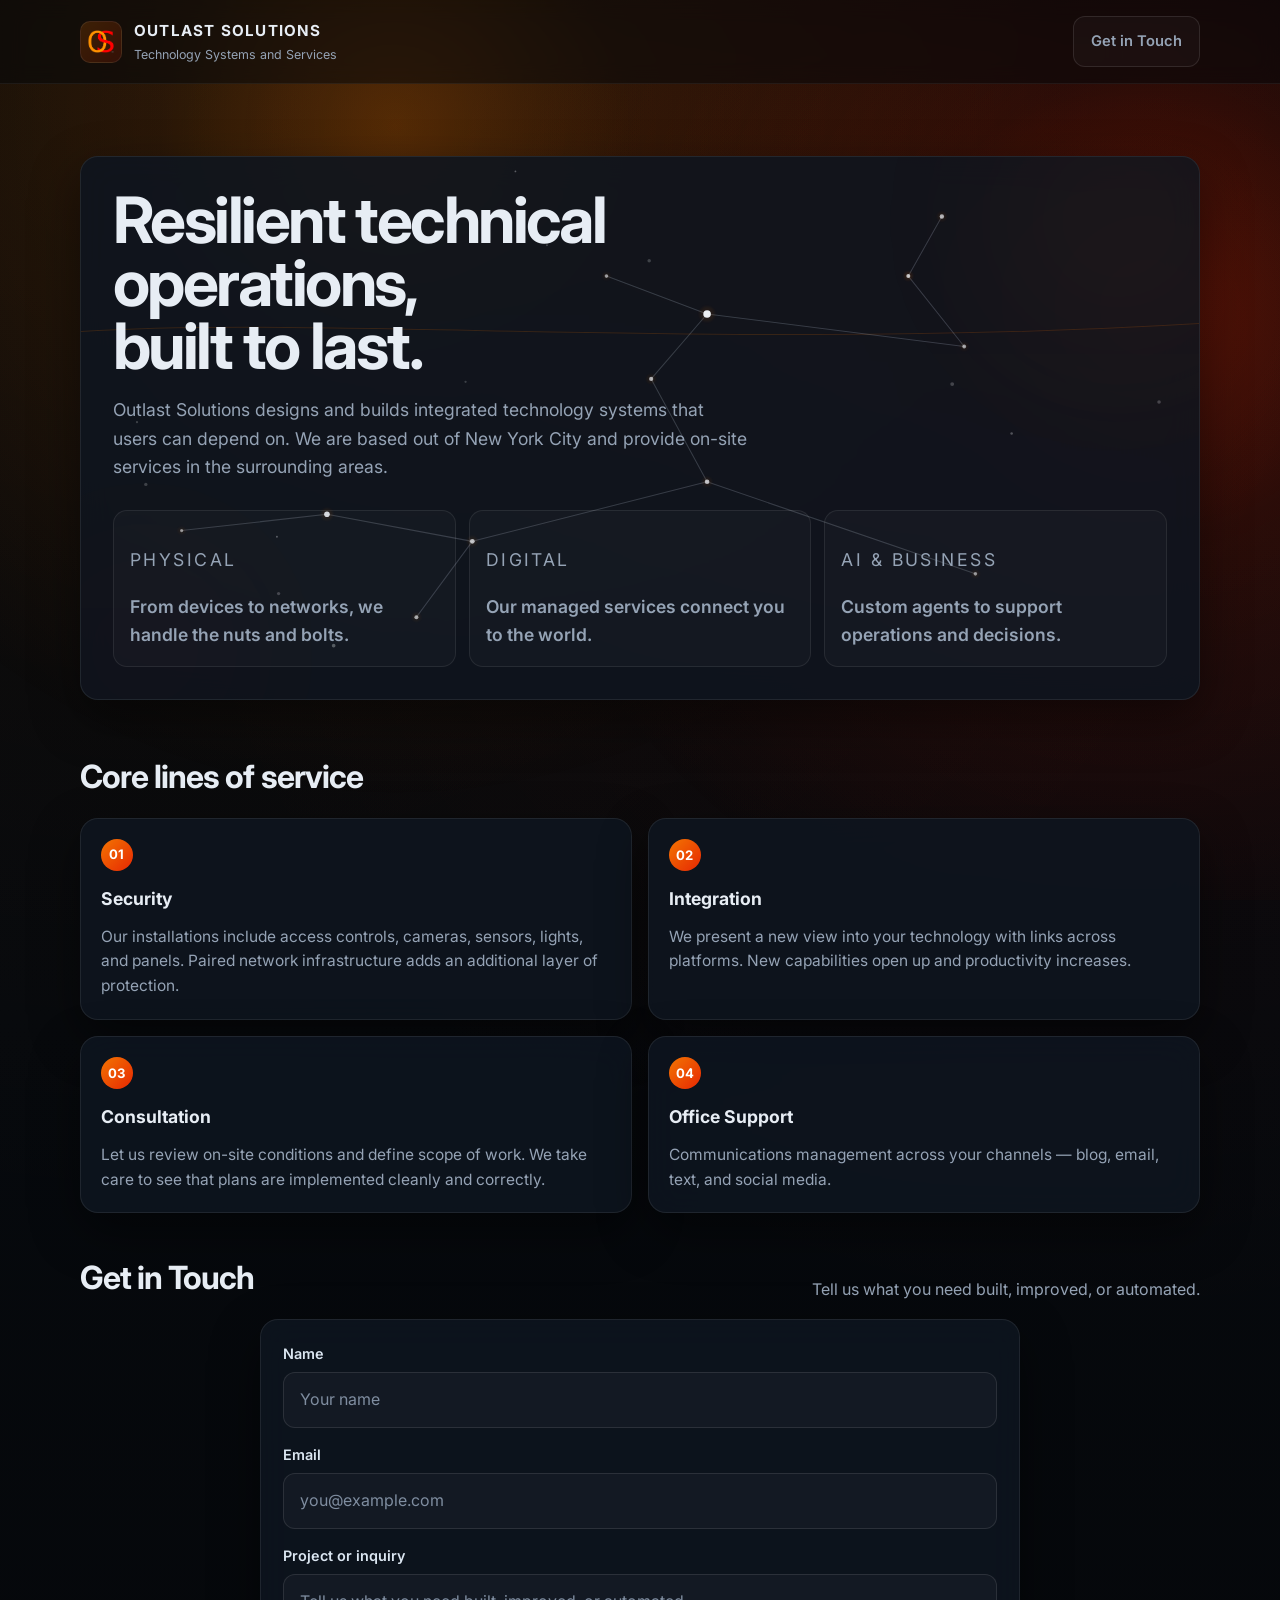
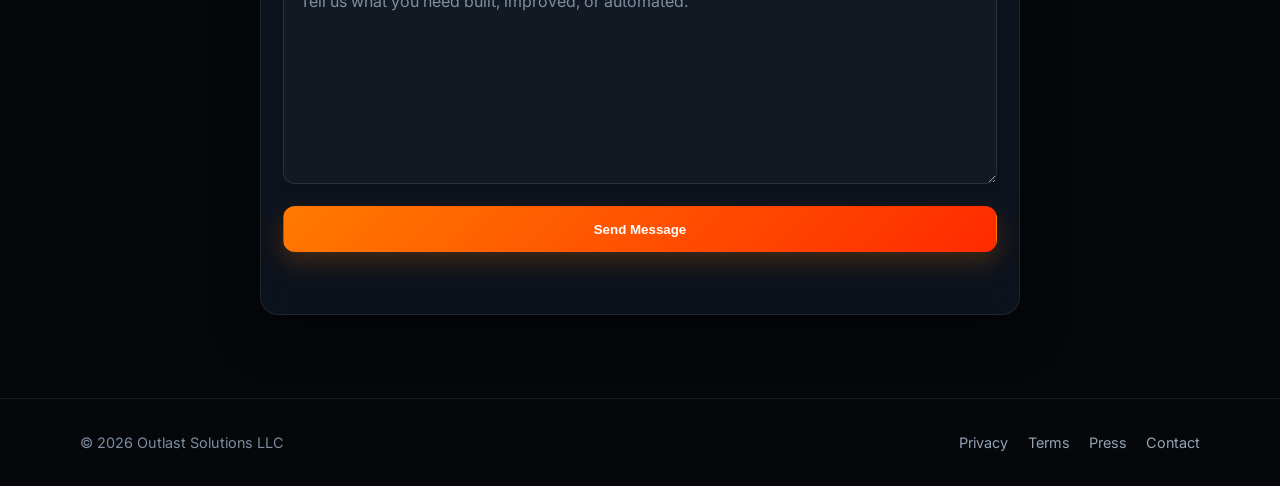
==== index.html @ 8a313869 "Deploy: press page (osaio #1247)" ====
<!DOCTYPE html><html lang="en"><head><meta charset="UTF-8" /><meta name="viewport" content="width=device-width, initial-scale=1.0" /><title>Outlast Solutions</title><meta name="description" content="Outlast Solutions builds practical systems for automation, infrastructure, and resilient technical operations." /><link rel="preconnect" href="https://fonts.googleapis.com"><link rel="preconnect" href="https://fonts.gstatic.com" crossorigin><link href="https://fonts.googleapis.com/css2?family=Inter:wght@400;600;700&display=swap" rel="stylesheet"><link rel="icon" href="assets/icons/favicon.ico" sizes="any"><link rel="icon" type="image/png" href="assets/icons/favicon.png"><link rel="apple-touch-icon" href="assets/icons/apple-touch-icon.png"><link rel="stylesheet" href="bundle.min.css"><script> var _paq = window._paq = window._paq || []; _paq.push(['disableCookies']); _paq.push(['trackPageView']); _paq.push(['enableLinkTracking']); (function() { var u="https://analytics.endtech.net/"; _paq.push(['setTrackerUrl', u+'matomo.php']); _paq.push(['setSiteId', '4']); var d=document, g=d.createElement('script'), s=d.getElementsByTagName('script')[0]; g.async=true; g.src=u+'matomo.js'; s.parentNode.insertBefore(g,s); })(); </script></head><body data-build-id="1c255677-09"><div class="site-shell"><canvas id="glow-canvas" aria-hidden="true"></canvas><header class="topbar"><div class="container topbar-inner"><a class="brand" href="#top"><img class="brand-mark" src="assets/brand/outlast-solutions-llc-logo.png" alt="Outlast Solutions logo" /><div class="brand-copy"><p class="brand-title">Outlast Solutions</p><p class="brand-subtitle">Technology Systems and Services</p></div></a><nav class="nav" aria-label="Primary navigation"><a class="button button-secondary" href="#contact">Get in Touch</a></nav></div></header><main id="top"><section class="hero"><div class="container hero-grid"><div class="panel hero-copy"><div class="hero-ambient" aria-hidden="true"><div class="hero-scene" id="hero-scene"></div></div><h1>Resilient technical operations, built to last.</h1><p> Outlast Solutions designs and builds integrated technology systems that users can depend on. We are based out of New York City and provide on-site services in the surrounding areas. </p><div class="hero-meta"><div class="meta-box"><p class="meta-label">Physical</p><p class="meta-value">From devices to networks, we handle the nuts and bolts.</p></div><div class="meta-box"><p class="meta-label">Digital</p><p class="meta-value">Our managed services connect you to the world.</p></div><div class="meta-box"><p class="meta-label">AI & Business</p><p class="meta-value">Custom agents to support operations and decisions.</p></div></div></div></div></section><section class="section" id="services"><div class="container"><div class="section-heading"><div><h2>Core lines of service</h2></div></div><div class="service-grid"><article class="panel service-card reveal" data-reveal-delay="1"><div class="service-index">01</div><h3>Security</h3><p>Our installations include access controls, cameras, sensors, lights, and panels. Paired network infrastructure adds an additional layer of protection.</p></article><article class="panel service-card reveal" data-reveal-delay="2"><div class="service-index">02</div><h3>Integration</h3><p>We present a new view into your technology with links across platforms. New capabilities open up and productivity increases.</p></article><article class="panel service-card reveal" data-reveal-delay="3"><div class="service-index">03</div><h3>Consultation</h3><p>Let us review on-site conditions and define scope of work. We take care to see that plans are implemented cleanly and correctly.</p></article><article class="panel service-card reveal" data-reveal-delay="4"><div class="service-index">04</div><h3>Office Support</h3><p>Communications management across your channels — blog, email, text, and social media.</p></article></div></div></section><section class="section" id="contact"><div class="container"><div class="section-heading"><div><h2>Get in Touch</h2></div><p>Tell us what you need built, improved, or automated.</p></div><div class="panel form-panel reveal"><form id="contact-form" data-endpoint="" ><div><label for="name">Name</label><input id="name" name="name" type="text" placeholder="Your name" maxlength="40" required /></div><div><label for="email">Email</label><input id="email" name="email" type="email" placeholder="you@example.com" inputmode="email" maxlength="254" pattern=".+@.+\..{2,}" title="Enter a valid email address with a domain and extension, like name@example.com." required /></div><div><label for="message">Project or inquiry</label><textarea id="message" name="message" rows="7" placeholder="Tell us what you need built, improved, or automated." maxlength="500" required ></textarea></div><div class="hp-field" aria-hidden="true"><label for="website">Website</label><input id="website" name="website" type="text" tabindex="-1" autocomplete="off" /></div><button class="button button-primary" type="submit">Send Message</button><p id="form-status" class="form-note form-status" aria-live="polite"></p></form></div></div></section></main><footer class="site-footer"><div class="container footer-inner"><div class="footer-left">© 2026 Outlast Solutions LLC</div><div class="footer-links"><a href="/privacy.html">Privacy</a><a href="/terms.html">Terms</a><a href="/press.html">Press</a><a href="#contact">Contact</a></div></div></footer></div><script src="bundle.min.js"></script></body></html>
---- bundle.min.css ----
:root{--bg:#05070a;--bg-elev:#0b1118;--bg-card:rgba(14,21,31,0.88);--line:rgba(255,255,255,0.08);--line-strong:rgba(255,255,255,0.16);--text:#e7edf4;--muted:#95a3b5;--accent:#ff7a00;--accent-2:#ff2a00;--accent-rgb:255,122,0;--accent-2-rgb:255,42,0;--shadow:0 18px 50px rgba(0,0,0,0.45);--radius:18px;--radius-sm:12px;--maxw:1120px}*{box-sizing:border-box}html{scroll-behavior:smooth}body{margin:0;font-family:Inter,Arial,Helvetica,sans-serif;background:radial-gradient(circle at 14% 0,rgba(var(--accent-rgb),0.06) 0,rgba(var(--accent-rgb),0.03) 24%,transparent 52%),radial-gradient(circle at 88% 16%,rgba(var(--accent-2-rgb),0.08) 0,rgba(var(--accent-2-rgb),0.03) 22%,transparent 48%),linear-gradient(180deg,#040608 0,#06090d 48%,#05070a 100%);color:var(--text);line-height:1.6;-webkit-font-smoothing:antialiased;text-rendering:optimizeLegibility}a{color:inherit;text-decoration:none}img{max-width:100%;display:block}h1,h2,h3{text-wrap:balance}h1{margin:0;font-size:clamp(2.3rem,5vw,4.5rem);line-height:.98;letter-spacing:-.04em;max-width:12ch}.site-shell{min-height:100vh;position:relative;overflow:hidden}#glow-canvas{position:fixed;top:0;left:0;width:100%;height:100%;pointer-events:none;z-index:0}.container{position:relative;z-index:1;width:min(calc(100% - 2rem),var(--maxw));margin:0 auto}.topbar{padding:1rem 0;border-bottom:1px solid rgba(255,255,255,0.06);backdrop-filter:blur(10px);background:rgba(3,6,10,0.5);position:sticky;top:0;z-index:5}.topbar-inner{display:flex;align-items:center;justify-content:space-between;gap:1rem}.hero{padding:4.5rem 0 2rem}.hero-grid{display:grid;gap:1.5rem;align-items:stretch}.section{padding:1.2rem 0}.section-heading{margin:0 0 1rem;display:flex;align-items:end;justify-content:space-between;gap:1rem;flex-wrap:wrap}.section-heading h2{margin:0;font-size:clamp(1.5rem,3vw,2rem);letter-spacing:-.03em}.section-heading p{margin:0;color:var(--muted);max-width:55ch}.service-grid{display:grid;grid-template-columns:repeat(2,minmax(0,1fr));gap:1rem}.site-footer{margin-top:4rem;padding:2rem 0;border-top:1px solid rgba(255,255,255,0.08);color:#7f8da0;font-size:.9rem}.footer-inner{display:flex;justify-content:space-between;align-items:center;gap:1rem;flex-wrap:wrap}.footer-links{display:flex;gap:1.2rem;flex-wrap:wrap}@media(max-width:960px){.hero-grid,.service-grid{grid-template-columns:1fr}}@media(max-width:720px){.topbar{position:static}.topbar-inner{flex-direction:column;align-items:stretch}.section-heading{align-items:flex-start}h1{max-width:100%}}.brand{display:flex;align-items:center;gap:.75rem;min-width:0}.brand-mark{width:42px;height:42px;border-radius:10px;background:linear-gradient(135deg,rgba(var(--accent-rgb),0.18),rgba(var(--accent-2-rgb),0.14));border:1px solid rgba(255,255,255,0.08);padding:.35rem;flex:0 0 auto;object-fit:contain}.brand-copy{min-width:0}.brand-title{font-size:.95rem;font-weight:700;letter-spacing:.08em;text-transform:uppercase;margin:0;white-space:nowrap}.brand-subtitle{margin:.1rem 0 0;color:var(--muted);font-size:.78rem;white-space:nowrap}.nav{display:flex;align-items:center;gap:1rem;flex-wrap:wrap;justify-content:flex-end}.nav a{color:var(--muted);font-size:.92rem}.nav a:hover,.footer-links a:hover{color:var(--text)}.button{display:inline-flex;align-items:center;justify-content:center;gap:.5rem;min-height:46px;padding:.8rem 1.05rem;border-radius:12px;border:1px solid transparent;font-weight:600;transition:.2s ease;cursor:pointer}.button-primary{background:linear-gradient(135deg,var(--accent),var(--accent-2));color:white;box-shadow:0 10px 24px rgba(var(--accent-rgb),0.22)}.button-primary:hover{transform:translateY(-1px);box-shadow:0 14px 32px rgba(var(--accent-rgb),0.28)}.button-secondary{background:rgba(255,255,255,0.03);color:var(--text);border-color:rgba(255,255,255,0.1)}.button-secondary:hover{background:rgba(255,255,255,0.06);border-color:rgba(255,255,255,0.18)}.panel{background:var(--bg-card);border:1px solid var(--line);border-radius:var(--radius);box-shadow:var(--shadow);backdrop-filter:blur(16px)}.meta-box{padding:1rem;border-radius:14px;border:1px solid rgba(255,255,255,0.08);background:rgba(255,255,255,0.025)}.meta-label{margin:0;font-size:.72rem;text-transform:uppercase;letter-spacing:.14em;color:#8ea0b5}.meta-value{margin:.45rem 0 0;font-size:1rem;font-weight:600;color:var(--text)}.service-card{padding:1.25rem}.service-index{display:inline-flex;align-items:center;justify-content:center;width:2rem;height:2rem;border-radius:999px;font-size:.82rem;font-weight:700;color:#fff;background:linear-gradient(135deg,rgba(var(--accent-rgb),0.95),rgba(var(--accent-2-rgb),0.9));margin-bottom:.9rem}.service-card h3{margin:0;font-size:1.1rem}.service-card p,.footer-links a{color:var(--muted)}.service-card p{margin:.7rem 0 0;font-size:.97rem}@media(max-width:960px){.hero-copy,.form-panel{padding:1.2rem}}@media(max-width:720px){.brand{justify-content:center}.brand-copy{text-align:center}.nav{justify-content:center}.button{width:100%}}.reveal{opacity:0;transform:translateY(1.4rem);transition:opacity .6s ease,transform .6s ease}.reveal.is-visible{opacity:1;transform:translateY(0)}.reveal[data-reveal-delay="1"]{transition-delay:.08s}.reveal[data-reveal-delay="2"]{transition-delay:.18s}.reveal[data-reveal-delay="3"]{transition-delay:.28s}.reveal[data-reveal-delay="4"]{transition-delay:.38s}@media(prefers-reduced-motion:reduce){.reveal{opacity:1;transform:none;transition:none}}.hero-copy{padding:2rem;position:relative;overflow:hidden;display:flex;flex-direction:column;justify-content:center}.hero-copy>*{position:relative;z-index:1}.hero-ambient{position:absolute;inset:0;z-index:0;pointer-events:none;overflow:hidden}.hero-ambient::before,.hero-ambient::after{content:"";position:absolute;inset:auto;border-radius:999px;filter:blur(56px);opacity:.24}.hero-ambient::before{width:30rem;height:30rem;top:-11rem;right:-10rem;background:radial-gradient(circle,rgba(var(--accent-rgb),0.18) 0,rgba(var(--accent-rgb),0.1) 28%,rgba(var(--accent-rgb),0.03) 56%,transparent 82%)}.hero-ambient::after{width:24rem;height:24rem;bottom:-9rem;left:-8rem;background:radial-gradient(circle,rgba(var(--accent-2-rgb),0.12) 0,rgba(var(--accent-2-rgb),0.07) 26%,rgba(var(--accent-2-rgb),0.025) 54%,transparent 82%)}.hero-scene{position:absolute;inset:0;width:100%;height:100%}.hero-scene{opacity:.98}.hero-scene svg{display:block;width:100%;height:100%;shape-rendering:geometricPrecision;text-rendering:geometricPrecision}.eyebrow{display:inline-flex;align-items:center;gap:.55rem;font-size:.78rem;letter-spacing:.14em;text-transform:uppercase;color:#cbd5e1;margin-bottom:1rem}.eyebrow::before{content:"";width:.8rem;height:.8rem;border-radius:999px;background:linear-gradient(135deg,var(--accent),var(--accent-2));box-shadow:0 0 20px rgba(var(--accent-rgb),0.4)}.hero-copy p{margin:1.2rem 0 0;color:var(--muted);font-size:clamp(1rem,1.8vw,1.1rem);max-width:58ch}.hero-meta{display:grid;grid-template-columns:repeat(3,minmax(0,1fr));gap:.8rem;margin-top:1.8rem}.form-panel{padding:1.4rem;max-width:760px;margin:0 auto}form{display:grid;gap:.95rem}label{display:block;font-size:.9rem;font-weight:600;margin-bottom:.4rem;color:#dbe6f1}input,textarea{width:100%;border:1px solid rgba(255,255,255,0.1);border-radius:12px;background:rgba(255,255,255,0.03);color:var(--text);padding:.9rem .95rem;font:inherit;resize:vertical;transition:border-color .2s ease,background .2s ease,box-shadow .2s ease}input::placeholder,textarea::placeholder{color:#7f8da0}input:focus,textarea:focus{outline:0;border-color:rgba(var(--accent-rgb),0.55);background:rgba(255,255,255,0.05);box-shadow:0 0 0 4px rgba(var(--accent-rgb),0.12)}.form-note{color:var(--muted);font-size:.88rem;margin:0}.form-status{min-height:1.5rem}.form-status.is-success{color:#d7e3ef}.form-status.is-error{color:#ffb4a8}.hp-field{position:absolute;left:-9999px;opacity:0;pointer-events:none}@media(max-width:960px){.hero-meta{grid-template-columns:1fr}}@media(max-width:720px){.hero{padding-top:2rem}}.legal-body{max-width:760px;margin:0 auto;padding:3rem 0 5rem}.legal-body h1{margin:0 0 .4rem;font-size:clamp(1.8rem,3vw,2.4rem);letter-spacing:-.03em}.legal-date{color:var(--muted);font-size:.9rem;margin:0 0 2.5rem}.legal-body h2{font-size:1.05rem;margin:2rem 0 .4rem;color:var(--text)}.legal-body p,.legal-body ul{color:var(--muted);margin:0 0 .75rem}.legal-body ul{padding-left:1.4rem}.legal-body a{color:var(--accent)}.legal-body a:hover{text-decoration:underline}
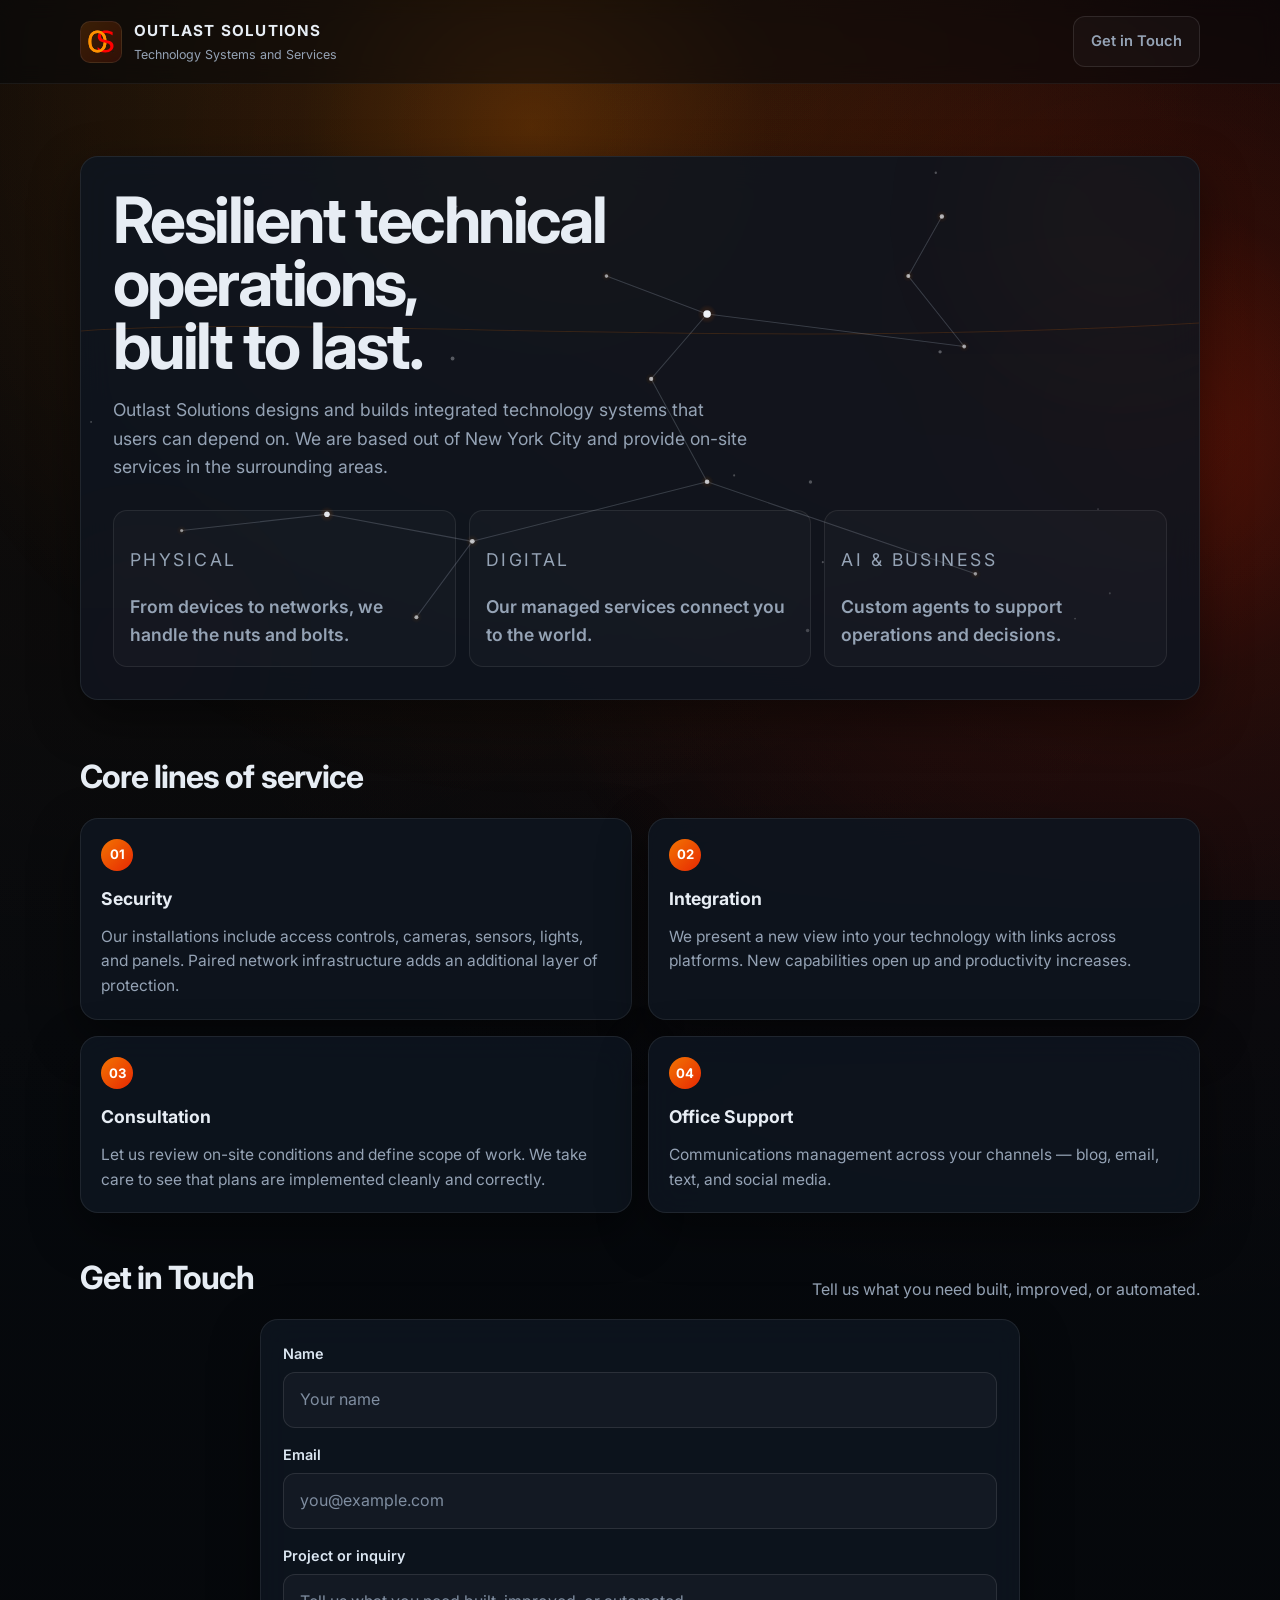
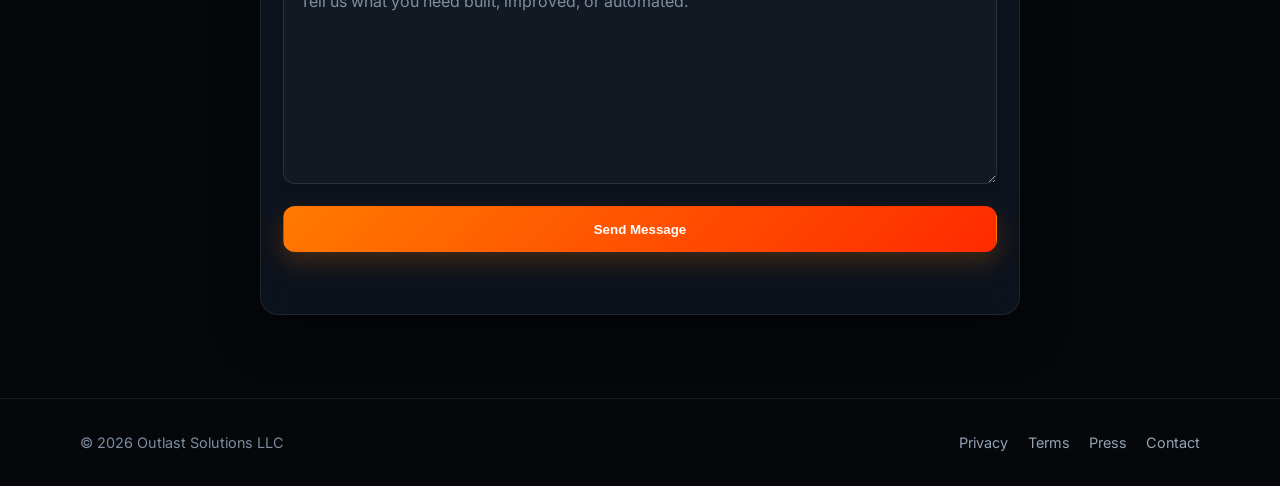
==== commit 723301cd: "Deploy: vector logo (osaio #1516)" ====
--- a/index.html
+++ b/index.html
@@ -1 +1 @@
-<!DOCTYPE html><html lang="en"><head><meta charset="UTF-8" /><meta name="viewport" content="width=device-width, initial-scale=1.0" /><title>Outlast Solutions</title><meta name="description" content="Outlast Solutions builds practical systems for automation, infrastructure, and resilient technical operations." /><link rel="preconnect" href="https://fonts.googleapis.com"><link rel="preconnect" href="https://fonts.gstatic.com" crossorigin><link href="https://fonts.googleapis.com/css2?family=Inter:wght@400;600;700&display=swap" rel="stylesheet"><link rel="icon" href="assets/icons/favicon.ico" sizes="any"><link rel="icon" type="image/png" href="assets/icons/favicon.png"><link rel="apple-touch-icon" href="assets/icons/apple-touch-icon.png"><link rel="stylesheet" href="bundle.min.css"><script> var _paq = window._paq = window._paq || []; _paq.push(['disableCookies']); _paq.push(['trackPageView']); _paq.push(['enableLinkTracking']); (function() { var u="https://analytics.endtech.net/"; _paq.push(['setTrackerUrl', u+'matomo.php']); _paq.push(['setSiteId', '4']); var d=document, g=d.createElement('script'), s=d.getElementsByTagName('script')[0]; g.async=true; g.src=u+'matomo.js'; s.parentNode.insertBefore(g,s); })(); </script></head><body data-build-id="1c255677-09"><div class="site-shell"><canvas id="glow-canvas" aria-hidden="true"></canvas><header class="topbar"><div class="container topbar-inner"><a class="brand" href="#top"><img class="brand-mark" src="assets/brand/outlast-solutions-llc-logo.png" alt="Outlast Solutions logo" /><div class="brand-copy"><p class="brand-title">Outlast Solutions</p><p class="brand-subtitle">Technology Systems and Services</p></div></a><nav class="nav" aria-label="Primary navigation"><a class="button button-secondary" href="#contact">Get in Touch</a></nav></div></header><main id="top"><section class="hero"><div class="container hero-grid"><div class="panel hero-copy"><div class="hero-ambient" aria-hidden="true"><div class="hero-scene" id="hero-scene"></div></div><h1>Resilient technical operations, built to last.</h1><p> Outlast Solutions designs and builds integrated technology systems that users can depend on. We are based out of New York City and provide on-site services in the surrounding areas. </p><div class="hero-meta"><div class="meta-box"><p class="meta-label">Physical</p><p class="meta-value">From devices to networks, we handle the nuts and bolts.</p></div><div class="meta-box"><p class="meta-label">Digital</p><p class="meta-value">Our managed services connect you to the world.</p></div><div class="meta-box"><p class="meta-label">AI & Business</p><p class="meta-value">Custom agents to support operations and decisions.</p></div></div></div></div></section><section class="section" id="services"><div class="container"><div class="section-heading"><div><h2>Core lines of service</h2></div></div><div class="service-grid"><article class="panel service-card reveal" data-reveal-delay="1"><div class="service-index">01</div><h3>Security</h3><p>Our installations include access controls, cameras, sensors, lights, and panels. Paired network infrastructure adds an additional layer of protection.</p></article><article class="panel service-card reveal" data-reveal-delay="2"><div class="service-index">02</div><h3>Integration</h3><p>We present a new view into your technology with links across platforms. New capabilities open up and productivity increases.</p></article><article class="panel service-card reveal" data-reveal-delay="3"><div class="service-index">03</div><h3>Consultation</h3><p>Let us review on-site conditions and define scope of work. We take care to see that plans are implemented cleanly and correctly.</p></article><article class="panel service-card reveal" data-reveal-delay="4"><div class="service-index">04</div><h3>Office Support</h3><p>Communications management across your channels — blog, email, text, and social media.</p></article></div></div></section><section class="section" id="contact"><div class="container"><div class="section-heading"><div><h2>Get in Touch</h2></div><p>Tell us what you need built, improved, or automated.</p></div><div class="panel form-panel reveal"><form id="contact-form" data-endpoint="" ><div><label for="name">Name</label><input id="name" name="name" type="text" placeholder="Your name" maxlength="40" required /></div><div><label for="email">Email</label><input id="email" name="email" type="email" placeholder="you@example.com" inputmode="email" maxlength="254" pattern=".+@.+\..{2,}" title="Enter a valid email address with a domain and extension, like name@example.com." required /></div><div><label for="message">Project or inquiry</label><textarea id="message" name="message" rows="7" placeholder="Tell us what you need built, improved, or automated." maxlength="500" required ></textarea></div><div class="hp-field" aria-hidden="true"><label for="website">Website</label><input id="website" name="website" type="text" tabindex="-1" autocomplete="off" /></div><button class="button button-primary" type="submit">Send Message</button><p id="form-status" class="form-note form-status" aria-live="polite"></p></form></div></div></section></main><footer class="site-footer"><div class="container footer-inner"><div class="footer-left">© 2026 Outlast Solutions LLC</div><div class="footer-links"><a href="/privacy.html">Privacy</a><a href="/terms.html">Terms</a><a href="/press.html">Press</a><a href="#contact">Contact</a></div></div></footer></div><script src="bundle.min.js"></script></body></html>+<!DOCTYPE html><html lang="en"><head><meta charset="UTF-8" /><meta name="viewport" content="width=device-width, initial-scale=1.0" /><title>Outlast Solutions</title><meta name="description" content="Outlast Solutions builds practical systems for automation, infrastructure, and resilient technical operations." /><link rel="preconnect" href="https://fonts.googleapis.com"><link rel="preconnect" href="https://fonts.gstatic.com" crossorigin><link href="https://fonts.googleapis.com/css2?family=Inter:wght@400;600;700&display=swap" rel="stylesheet"><link rel="icon" href="assets/icons/favicon.ico" sizes="any"><link rel="icon" type="image/png" href="assets/icons/favicon.png"><link rel="apple-touch-icon" href="assets/icons/apple-touch-icon.png"><link rel="stylesheet" href="bundle.min.css"><script> var _paq = window._paq = window._paq || []; _paq.push(['disableCookies']); _paq.push(['trackPageView']); _paq.push(['enableLinkTracking']); (function() { var u="https://analytics.endtech.net/"; _paq.push(['setTrackerUrl', u+'matomo.php']); _paq.push(['setSiteId', '4']); var d=document, g=d.createElement('script'), s=d.getElementsByTagName('script')[0]; g.async=true; g.src=u+'matomo.js'; s.parentNode.insertBefore(g,s); })(); </script></head><body data-build-id="1c255677-09"><div class="site-shell"><canvas id="glow-canvas" aria-hidden="true"></canvas><header class="topbar"><div class="container topbar-inner"><a class="brand" href="#top"><img class="brand-mark" src="assets/brand/outlast-solutions-llc-logo.svg" alt="Outlast Solutions logo" /><div class="brand-copy"><p class="brand-title">Outlast Solutions</p><p class="brand-subtitle">Technology Systems and Services</p></div></a><nav class="nav" aria-label="Primary navigation"><a class="button button-secondary" href="#contact">Get in Touch</a></nav></div></header><main id="top"><section class="hero"><div class="container hero-grid"><div class="panel hero-copy"><div class="hero-ambient" aria-hidden="true"><div class="hero-scene" id="hero-scene"></div></div><h1>Resilient technical operations, built to last.</h1><p> Outlast Solutions designs and builds integrated technology systems that users can depend on. We are based out of New York City and provide on-site services in the surrounding areas. </p><div class="hero-meta"><div class="meta-box"><p class="meta-label">Physical</p><p class="meta-value">From devices to networks, we handle the nuts and bolts.</p></div><div class="meta-box"><p class="meta-label">Digital</p><p class="meta-value">Our managed services connect you to the world.</p></div><div class="meta-box"><p class="meta-label">AI & Business</p><p class="meta-value">Custom agents to support operations and decisions.</p></div></div></div></div></section><section class="section" id="services"><div class="container"><div class="section-heading"><div><h2>Core lines of service</h2></div></div><div class="service-grid"><article class="panel service-card reveal" data-reveal-delay="1"><div class="service-index">01</div><h3>Security</h3><p>Our installations include access controls, cameras, sensors, lights, and panels. Paired network infrastructure adds an additional layer of protection.</p></article><article class="panel service-card reveal" data-reveal-delay="2"><div class="service-index">02</div><h3>Integration</h3><p>We present a new view into your technology with links across platforms. New capabilities open up and productivity increases.</p></article><article class="panel service-card reveal" data-reveal-delay="3"><div class="service-index">03</div><h3>Consultation</h3><p>Let us review on-site conditions and define scope of work. We take care to see that plans are implemented cleanly and correctly.</p></article><article class="panel service-card reveal" data-reveal-delay="4"><div class="service-index">04</div><h3>Office Support</h3><p>Communications management across your channels — blog, email, text, and social media.</p></article></div></div></section><section class="section" id="contact"><div class="container"><div class="section-heading"><div><h2>Get in Touch</h2></div><p>Tell us what you need built, improved, or automated.</p></div><div class="panel form-panel reveal"><form id="contact-form" data-endpoint="" ><div><label for="name">Name</label><input id="name" name="name" type="text" placeholder="Your name" maxlength="40" required /></div><div><label for="email">Email</label><input id="email" name="email" type="email" placeholder="you@example.com" inputmode="email" maxlength="254" pattern=".+@.+\..{2,}" title="Enter a valid email address with a domain and extension, like name@example.com." required /></div><div><label for="message">Project or inquiry</label><textarea id="message" name="message" rows="7" placeholder="Tell us what you need built, improved, or automated." maxlength="500" required ></textarea></div><div class="hp-field" aria-hidden="true"><label for="website">Website</label><input id="website" name="website" type="text" tabindex="-1" autocomplete="off" /></div><button class="button button-primary" type="submit">Send Message</button><p id="form-status" class="form-note form-status" aria-live="polite"></p></form></div></div></section></main><footer class="site-footer"><div class="container footer-inner"><div class="footer-left">© 2026 Outlast Solutions LLC</div><div class="footer-links"><a href="/privacy.html">Privacy</a><a href="/terms.html">Terms</a><a href="/press.html">Press</a><a href="#contact">Contact</a></div></div></footer></div><script src="bundle.min.js"></script></body></html>
